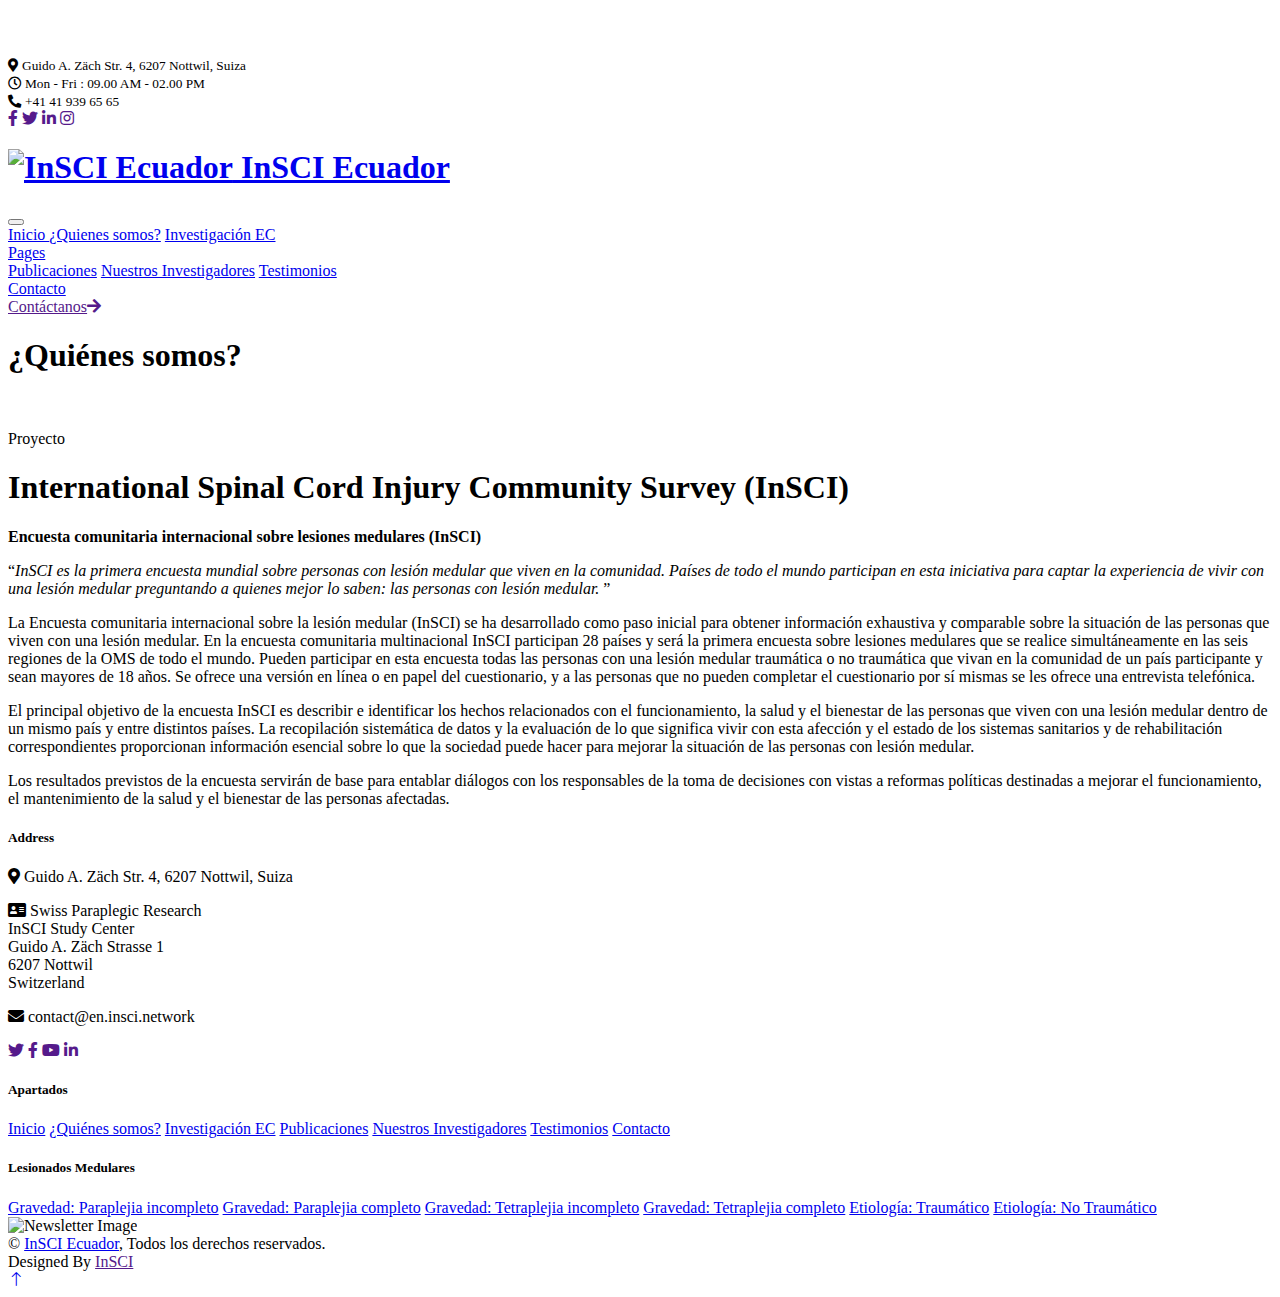
==== about.html @ ca7de491 "Comit2 (6 archivos)" ====
<!DOCTYPE html>
<html lang="en">

<head>
    <meta charset="utf-8">
    <title>Klinik - Clinic Website Template</title>
    <meta content="width=device-width, initial-scale=1.0" name="viewport">
    <meta content="" name="keywords">
    <meta content="" name="description">

    <!-- Favicon -->
    <link href="img/favicon.ico" rel="icon">

    <!-- Google Web Fonts -->
    <link rel="preconnect" href="https://fonts.googleapis.com">
    <link rel="preconnect" href="https://fonts.gstatic.com" crossorigin>
    <link href="https://fonts.googleapis.com/css2?family=Open+Sans:wght@400;500&family=Roboto:wght@500;700;900&display=swap" rel="stylesheet"> 

    <!-- Icon Font Stylesheet -->
    <link href="https://cdnjs.cloudflare.com/ajax/libs/font-awesome/5.10.0/css/all.min.css" rel="stylesheet">
    <link href="https://cdn.jsdelivr.net/npm/bootstrap-icons@1.4.1/font/bootstrap-icons.css" rel="stylesheet">

    <!-- Libraries Stylesheet -->
    <link href="lib/animate/animate.min.css" rel="stylesheet">
    <link href="lib/owlcarousel/assets/owl.carousel.min.css" rel="stylesheet">
    <link href="lib/tempusdominus/css/tempusdominus-bootstrap-4.min.css" rel="stylesheet" />

    <!-- Customized Bootstrap Stylesheet -->
    <link href="css/bootstrap.min.css" rel="stylesheet">

    <!-- Template Stylesheet -->
    <link href="css/style.css" rel="stylesheet">
</head>

<body>
    <!-- Spinner Start -->
    <div id="spinner" class="show bg-white position-fixed translate-middle w-100 vh-100 top-50 start-50 d-flex align-items-center justify-content-center">
        <div class="spinner-grow text-primary" style="width: 3rem; height: 3rem;" role="status">
            <span class="sr-only">Loading...</span>
        </div>
    </div>
    <!-- Spinner End -->


    <!-- Topbar Start -->
    <div class="container-fluid bg-light p-0 wow fadeIn" data-wow-delay="0.1s">
        <div class="row gx-0 d-none d-lg-flex">
            <div class="col-lg-7 px-5 text-start">
                <div class="h-100 d-inline-flex align-items-center py-3 me-4">
                    <small class="fa fa-map-marker-alt text-primary me-2"></small>
                    <small>Guido A. Zäch Str. 4, 6207 Nottwil, Suiza </small>
                </div>
                <div class="h-100 d-inline-flex align-items-center py-3">
                    <small class="far fa-clock text-primary me-2"></small>
                    <small>Mon - Fri : 09.00 AM - 02.00 PM</small>
                </div>
            </div>
            <div class="col-lg-5 px-5 text-end">
                <div class="h-100 d-inline-flex align-items-center py-3 me-4">
                    <small class="fa fa-phone-alt text-primary me-2"></small>
                    <small>+41 41 939 65 65</small>
                </div>
                <div class="h-100 d-inline-flex align-items-center">
                    <a class="btn btn-sm-square rounded-circle bg-white text-primary me-1" href=""><i
                            class="fab fa-facebook-f"></i></a>
                    <a class="btn btn-sm-square rounded-circle bg-white text-primary me-1" href=""><i
                            class="fab fa-twitter"></i></a>
                    <a class="btn btn-sm-square rounded-circle bg-white text-primary me-1" href=""><i
                            class="fab fa-linkedin-in"></i></a>
                    <a class="btn btn-sm-square rounded-circle bg-white text-primary me-0" href=""><i
                            class="fab fa-instagram"></i></a>
                </div>
            </div>
        </div>
    </div>
    <!-- Topbar End -->


    <!-- Navbar Start -->
    <nav class="navbar navbar-expand-lg bg-white navbar-light sticky-top p-0 wow fadeIn" data-wow-delay="0.1s">
        <a href="index.html" class="navbar-brand d-flex align-items-center px-4 px-lg-5">
            <h1 class="m-0 text-primary">
                <!--<i class="far fa-hospital me-3"></i>-->
                <img src="img/InSCI_Logo_3.png" alt="InSCI Ecuador" style="width: 60px; height: 60px;" class="me-3">
                InSCI Ecuador
            </h1>
        </a>
        <button type="button" class="navbar-toggler me-4" data-bs-toggle="collapse" data-bs-target="#navbarCollapse">
            <span class="navbar-toggler-icon"></span>
        </button>
        <div class="collapse navbar-collapse" id="navbarCollapse">
            <div class="navbar-nav ms-auto p-4 p-lg-0">
                <a href="index.html" class="nav-item nav-link"> Inicio </a>
                <a href="about.html" class="nav-item nav-link active">¿Quienes somos?</a>
                <a href="service.html" class="nav-item nav-link">Investigación EC</a>
                <div class="nav-item dropdown">
                    <a href="#" class="nav-link dropdown-toggle" data-bs-toggle="dropdown">Pages</a>
                    <div class="dropdown-menu rounded-0 rounded-bottom m-0">
                        <a href="feature.html" class="dropdown-item">Publicaciones</a>
                        <a href="team.html" class="dropdown-item">Nuestros Investigadores</a>
                        <a href="testimonial.html" class="dropdown-item">Testimonios</a>
                    </div>
                </div>
                <a href="contact.html" class="nav-item nav-link">Contacto</a>
            </div>
            <a href="" class="btn btn-primary rounded-0 py-4 px-lg-5 d-none d-lg-block">Contáctanos<i class="fa fa-arrow-right ms-3"></i></a>
        </div>
    </nav>
    <!-- Navbar End -->



    <!-- Page Header Start -->
    <div class="container-fluid page-header py-5 mb-5 wow fadeIn" data-wow-delay="0.1s">
        <div class="container py-5" >
            <h1 class="display-3 text-black mb-3 animated slideInDown" > <!-- style="background-color: rgba(243, 147, 82, 0.3); display: inline-block;" -->
                ¿Quiénes somos?
            </h1>
        </div>
    </div>
    <!-- Page Header End -->


    <!-- About Start -->
    <div class="container-xxl py-5">
        <div class="container">
            <div class="row g-5">
                <div class="col-lg-6 wow fadeIn" data-wow-delay="0.1s">
                    <div class="d-flex flex-column">
                        <img class="img-fluid rounded w-90 align-self-end" src="img/paises.jpg" alt="">
                        <img class="img-fluid rounded w-50 bg-white pt-2 pe-2" src="img/paises2.png" alt="" style="margin-top: 0%;">
                        <img class="img-fluid rounded w-50 align-self-end" src="img/paises3.png" alt="" style="margin-top: -25%;">
                    </div>
                </div>
                <div class="col-lg-6 wow fadeIn" data-wow-delay="0.5s">
                    <p class="d-inline-block border rounded-pill py-1 px-4">Proyecto</p>
                    <h1 class="mb-4">International Spinal Cord Injury Community Survey (InSCI)</h1>
                    <p>
                        <b>Encuesta comunitaria internacional sobre lesiones medulares (InSCI)</b>
                    </p>
                    <p class="mb-4">
                        <q><i>InSCI es la primera encuesta mundial sobre personas con lesión medular que viven en la comunidad. Países de todo el
                            mundo participan en esta iniciativa para captar la experiencia de vivir con una lesión medular preguntando a quienes
                            mejor lo saben: las personas con lesión medular.</i>  </q>
                    </p>
                    <p class="mb-4">
                        La Encuesta comunitaria internacional sobre la lesión medular (InSCI) se ha desarrollado como paso inicial para obtener
                        información exhaustiva y comparable sobre la situación de las personas que viven con una lesión medular. En la encuesta
                        comunitaria multinacional InSCI participan 28 países y será la primera encuesta sobre lesiones medulares que se realice
                        simultáneamente en las seis regiones de la OMS de todo el mundo. Pueden participar en esta encuesta todas las personas
                        con una lesión medular traumática o no traumática que vivan en la comunidad de un país participante y sean mayores de 18
                        años. Se ofrece una versión en línea o en papel del cuestionario, y a las personas que no pueden completar el
                        cuestionario por sí mismas se les ofrece una entrevista telefónica.
                    </p>
                    <p class="mb-4">
                        El principal objetivo de la encuesta InSCI es describir e identificar los hechos relacionados con el funcionamiento, la
                        salud y el bienestar de las personas que viven con una lesión medular dentro de un mismo país y entre distintos países.
                        La recopilación sistemática de datos y la evaluación de lo que significa vivir con esta afección y el estado de los
                        sistemas sanitarios y de rehabilitación correspondientes proporcionan información esencial sobre lo que la sociedad
                        puede hacer para mejorar la situación de las personas con lesión medular.
                    </p>
                    <p class="mb-4">
                        Los resultados previstos de la encuesta servirán de base para entablar diálogos con los responsables de la toma de
                        decisiones con vistas a reformas políticas destinadas a mejorar el funcionamiento, el mantenimiento de la salud y el
                        bienestar de las personas afectadas.
                    </p>
                </div>
            </div>
        </div>
    </div>
    <!-- About End -->


    <!-- Feature Start -->
    <!--
    <div class="container-fluid bg-primary overflow-hidden my-5 px-lg-0">
        <div class="container feature px-lg-0">
            <div class="row g-0 mx-lg-0">
                <div class="col-lg-6 feature-text py-5 wow fadeIn" data-wow-delay="0.1s">
                    <div class="p-lg-5 ps-lg-0">
                        <p class="d-inline-block border rounded-pill text-light py-1 px-4">Features</p>
                        <h1 class="text-white mb-4">Why Choose Us</h1>
                        <p class="text-white mb-4 pb-2">Tempor erat elitr rebum at clita. Diam dolor diam ipsum sit. Aliqu diam amet diam et eos. Clita erat ipsum et lorem et sit, sed stet lorem sit clita duo justo erat amet</p>
                        <div class="row g-4">
                            <div class="col-6">
                                <div class="d-flex align-items-center">
                                    <div class="d-flex flex-shrink-0 align-items-center justify-content-center rounded-circle bg-light" style="width: 55px; height: 55px;">
                                        <i class="fa fa-user-md text-primary"></i>
                                    </div>
                                    <div class="ms-4">
                                        <p class="text-white mb-2">Experience</p>
                                        <h5 class="text-white mb-0">Doctors</h5>
                                    </div>
                                </div>
                            </div>
                            <div class="col-6">
                                <div class="d-flex align-items-center">
                                    <div class="d-flex flex-shrink-0 align-items-center justify-content-center rounded-circle bg-light" style="width: 55px; height: 55px;">
                                        <i class="fa fa-check text-primary"></i>
                                    </div>
                                    <div class="ms-4">
                                        <p class="text-white mb-2">Quality</p>
                                        <h5 class="text-white mb-0">Services</h5>
                                    </div>
                                </div>
                            </div>
                            <div class="col-6">
                                <div class="d-flex align-items-center">
                                    <div class="d-flex flex-shrink-0 align-items-center justify-content-center rounded-circle bg-light" style="width: 55px; height: 55px;">
                                        <i class="fa fa-comment-medical text-primary"></i>
                                    </div>
                                    <div class="ms-4">
                                        <p class="text-white mb-2">Positive</p>
                                        <h5 class="text-white mb-0">Consultation</h5>
                                    </div>
                                </div>
                            </div>
                            <div class="col-6">
                                <div class="d-flex align-items-center">
                                    <div class="d-flex flex-shrink-0 align-items-center justify-content-center rounded-circle bg-light" style="width: 55px; height: 55px;">
                                        <i class="fa fa-headphones text-primary"></i>
                                    </div>
                                    <div class="ms-4">
                                        <p class="text-white mb-2">24 Hours</p>
                                        <h5 class="text-white mb-0">Support</h5>
                                    </div>
                                </div>
                            </div>
                        </div>
                    </div>
                </div>
                <div class="col-lg-6 pe-lg-0 wow fadeIn" data-wow-delay="0.5s" style="min-height: 400px;">
                    <div class="position-relative h-100">
                        <img class="position-absolute img-fluid w-100 h-100" src="img/feature.jpg" style="object-fit: cover;" alt="">
                    </div>
                </div>
            </div>
        </div>
    </div>
    -->
    <!-- Feature End -->


    <!-- Team Start -->
    <!--
    <div class="container-xxl py-5">
        <div class="container">
            <div class="text-center mx-auto mb-5 wow fadeInUp" data-wow-delay="0.1s" style="max-width: 600px;">
                <p class="d-inline-block border rounded-pill py-1 px-4">Doctors</p>
                <h1>Our Experience Doctors</h1>
            </div>
            <div class="row g-4">
                <div class="col-lg-3 col-md-6 wow fadeInUp" data-wow-delay="0.1s">
                    <div class="team-item position-relative rounded overflow-hidden">
                        <div class="overflow-hidden">
                            <img class="img-fluid" src="img/team-1.jpg" alt="">
                        </div>
                        <div class="team-text bg-light text-center p-4">
                            <h5>Doctor Name</h5>
                            <p class="text-primary">Department</p>
                            <div class="team-social text-center">
                                <a class="btn btn-square" href=""><i class="fab fa-facebook-f"></i></a>
                                <a class="btn btn-square" href=""><i class="fab fa-twitter"></i></a>
                                <a class="btn btn-square" href=""><i class="fab fa-instagram"></i></a>
                            </div>
                        </div>
                    </div>
                </div>
                <div class="col-lg-3 col-md-6 wow fadeInUp" data-wow-delay="0.3s">
                    <div class="team-item position-relative rounded overflow-hidden">
                        <div class="overflow-hidden">
                            <img class="img-fluid" src="img/team-2.jpg" alt="">
                        </div>
                        <div class="team-text bg-light text-center p-4">
                            <h5>Doctor Name</h5>
                            <p class="text-primary">Department</p>
                            <div class="team-social text-center">
                                <a class="btn btn-square" href=""><i class="fab fa-facebook-f"></i></a>
                                <a class="btn btn-square" href=""><i class="fab fa-twitter"></i></a>
                                <a class="btn btn-square" href=""><i class="fab fa-instagram"></i></a>
                            </div>
                        </div>
                    </div>
                </div>
                <div class="col-lg-3 col-md-6 wow fadeInUp" data-wow-delay="0.5s">
                    <div class="team-item position-relative rounded overflow-hidden">
                        <div class="overflow-hidden">
                            <img class="img-fluid" src="img/team-3.jpg" alt="">
                        </div>
                        <div class="team-text bg-light text-center p-4">
                            <h5>Doctor Name</h5>
                            <p class="text-primary">Department</p>
                            <div class="team-social text-center">
                                <a class="btn btn-square" href=""><i class="fab fa-facebook-f"></i></a>
                                <a class="btn btn-square" href=""><i class="fab fa-twitter"></i></a>
                                <a class="btn btn-square" href=""><i class="fab fa-instagram"></i></a>
                            </div>
                        </div>
                    </div>
                </div>
                <div class="col-lg-3 col-md-6 wow fadeInUp" data-wow-delay="0.7s">
                    <div class="team-item position-relative rounded overflow-hidden">
                        <div class="overflow-hidden">
                            <img class="img-fluid" src="img/team-4.jpg" alt="">
                        </div>
                        <div class="team-text bg-light text-center p-4">
                            <h5>Doctor Name</h5>
                            <p class="text-primary">Department</p>
                            <div class="team-social text-center">
                                <a class="btn btn-square" href=""><i class="fab fa-facebook-f"></i></a>
                                <a class="btn btn-square" href=""><i class="fab fa-twitter"></i></a>
                                <a class="btn btn-square" href=""><i class="fab fa-instagram"></i></a>
                            </div>
                        </div>
                    </div>
                </div>
            </div>
        </div>
    </div>
    -->
    <!-- Team End -->
        

    <!-- Footer Start -->
    <div class="container-fluid bg-dark text-light footer mt-5 pt-5 wow fadeIn" data-wow-delay="0.1s">
        <div class="container py-5">
            <div class="row g-5">
                <div class="col-lg-3 col-md-6">
                    <h5 class="text-light mb-4">Address</h5>
                    <p class="mb-2">
                        <i class="fa fa-map-marker-alt me-3"></i>
                        Guido A. Zäch Str. 4, 6207 Nottwil, Suiza
                    </p>
                    <p class="mb-2">
                        <i class="fa fa-address-card me-3"></i>
                        Swiss Paraplegic Research <br>
                                InSCI Study Center<br>
                                Guido A. Zäch Strasse 1<br>
                                6207 Nottwil<br>
                                Switzerland<br>
                    </p>
                    <p class="mb-2">
                        <i class="fa fa-envelope me-3"></i>
                        contact@en.insci.network
                    </p>
                    <div class="d-flex pt-2">
                        <a class="btn btn-outline-light btn-social rounded-circle" href=""><i
                                class="fab fa-twitter"></i></a>
                        <a class="btn btn-outline-light btn-social rounded-circle" href=""><i
                                class="fab fa-facebook-f"></i></a>
                        <a class="btn btn-outline-light btn-social rounded-circle" href=""><i
                                class="fab fa-youtube"></i></a>
                        <a class="btn btn-outline-light btn-social rounded-circle" href=""><i
                                class="fab fa-linkedin-in"></i></a>
                    </div>
                </div>
                <div class="col-lg-3 col-md-6">
                    <h5 class="text-light mb-4">Apartados</h5>
                    <a class="btn btn-link" href="index.html">Inicio</a>
                    <a class="btn btn-link" href="about.html">¿Quiénes somos?</a>
                    <a class="btn btn-link" href="service.html">Investigación EC</a>
                    <a class="btn btn-link" href="feature.html">Publicaciones</a>
                    <a class="btn btn-link" href="team.html">Nuestros Investigadores</a>
                    <a class="btn btn-link" href="testimonial.html">Testimonios</a>
                    <a class="btn btn-link" href="contact.html">Contacto</a>
                </div>
                <div class="col-lg-3 col-md-6">
                    <h5 class="text-light mb-4">Lesionados Medulares</h5>
                    <a class="btn btn-link" href="https://www.who.int/es/news-room/fact-sheets/detail/spinal-cord-injury">Gravedad: Paraplejia incompleto</a>
                    <a class="btn btn-link" href="https://www.who.int/es/news-room/fact-sheets/detail/spinal-cord-injury">Gravedad: Paraplejia completo</a>
                    <a class="btn btn-link" href="https://www.who.int/es/news-room/fact-sheets/detail/spinal-cord-injury">Gravedad: Tetraplejia incompleto</a>
                    <a class="btn btn-link" href="https://www.who.int/es/news-room/fact-sheets/detail/spinal-cord-injury">Gravedad: Tetraplejia completo</a>
                    <a class="btn btn-link" href="https://www.who.int/es/news-room/fact-sheets/detail/spinal-cord-injury">Etiología: Traumático</a>
                    <a class="btn btn-link" href="https://www.who.int/es/news-room/fact-sheets/detail/spinal-cord-injury">Etiología: No Traumático</a>
                </div>
                <div class="col-lg-3 col-md-6">
                    <div class="position-relative mx-auto" style="max-width: auto">
                        <img src="../img/piedepagina1.png" alt="Newsletter Image" class="img-fluid" style="width: 100%;">
                    </div>
                </div>
            </div>
        </div>
        <div class="container">
            <div class="copyright">
                <div class="row">
                    <div class="col-md-6 text-center text-md-start mb-3 mb-md-0">
                        &copy; <a class="border-bottom" href="#">InSCI Ecuador</a>, 
                        Todos los derechos reservados.
                    </div>
                    <div class="col-md-6 text-center text-md-end">
                        <!--/*** This template is free as long as you keep the footer author’s credit link/attribution link/backlink. If you'd like to use the template without the footer author’s credit link/attribution link/backlink, you can purchase the Credit Removal License from "https://htmlcodex.com/credit-removal". Thank you for your support. ***/-->
                        Designed By
                        <a class="border-bottom" href="">InSCI</a>
                    </div>
                </div>
            </div>
        </div>
    </div>
    <!-- Footer End -->


    <!-- Back to Top -->
    <a href="#" class="btn btn-lg btn-primary btn-lg-square rounded-circle back-to-top"><i class="bi bi-arrow-up"></i></a>


    <!-- JavaScript Libraries -->
    <script src="https://code.jquery.com/jquery-3.4.1.min.js"></script>
    <script src="https://cdn.jsdelivr.net/npm/bootstrap@5.0.0/dist/js/bootstrap.bundle.min.js"></script>
    <script src="lib/wow/wow.min.js"></script>
    <script src="lib/easing/easing.min.js"></script>
    <script src="lib/waypoints/waypoints.min.js"></script>
    <script src="lib/counterup/counterup.min.js"></script>
    <script src="lib/owlcarousel/owl.carousel.min.js"></script>
    <script src="lib/tempusdominus/js/moment.min.js"></script>
    <script src="lib/tempusdominus/js/moment-timezone.min.js"></script>
    <script src="lib/tempusdominus/js/tempusdominus-bootstrap-4.min.js"></script>

    <!-- Template Javascript -->
    <script src="js/main.js"></script>
</body>

</html>
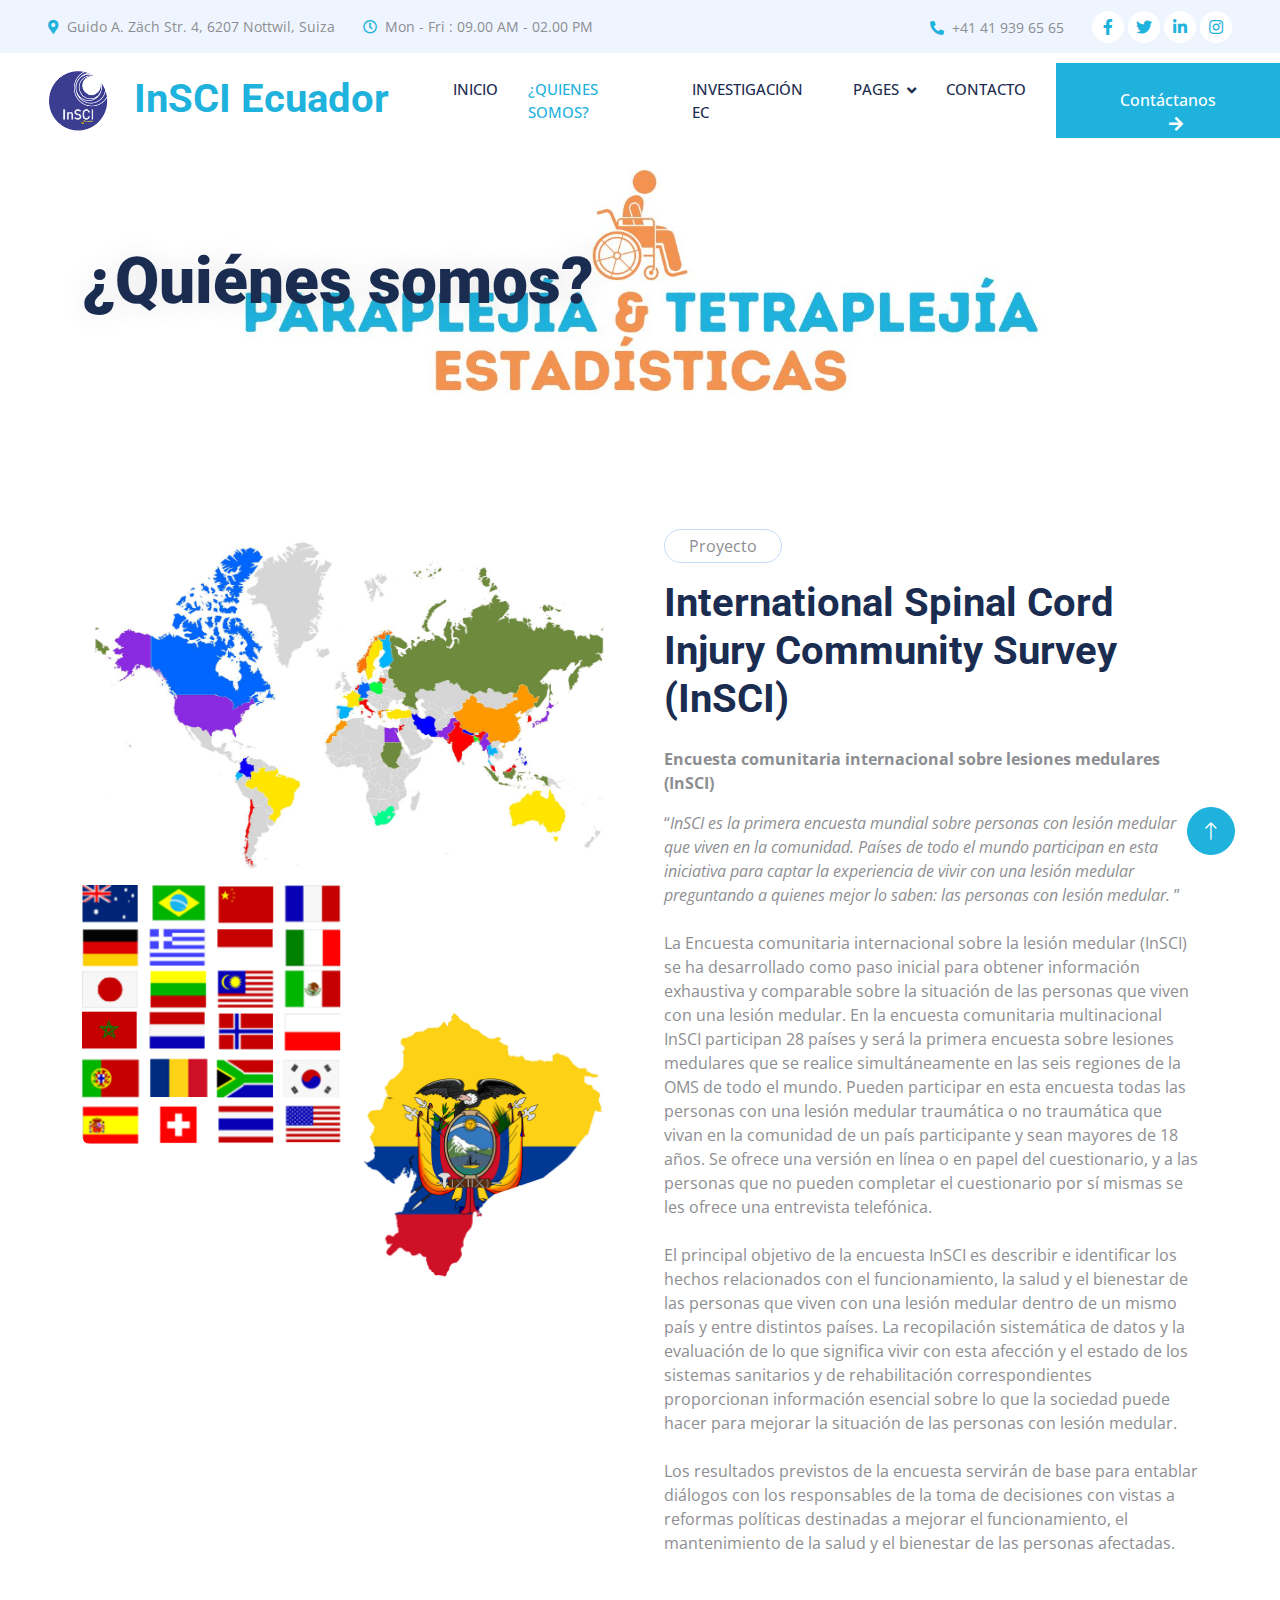
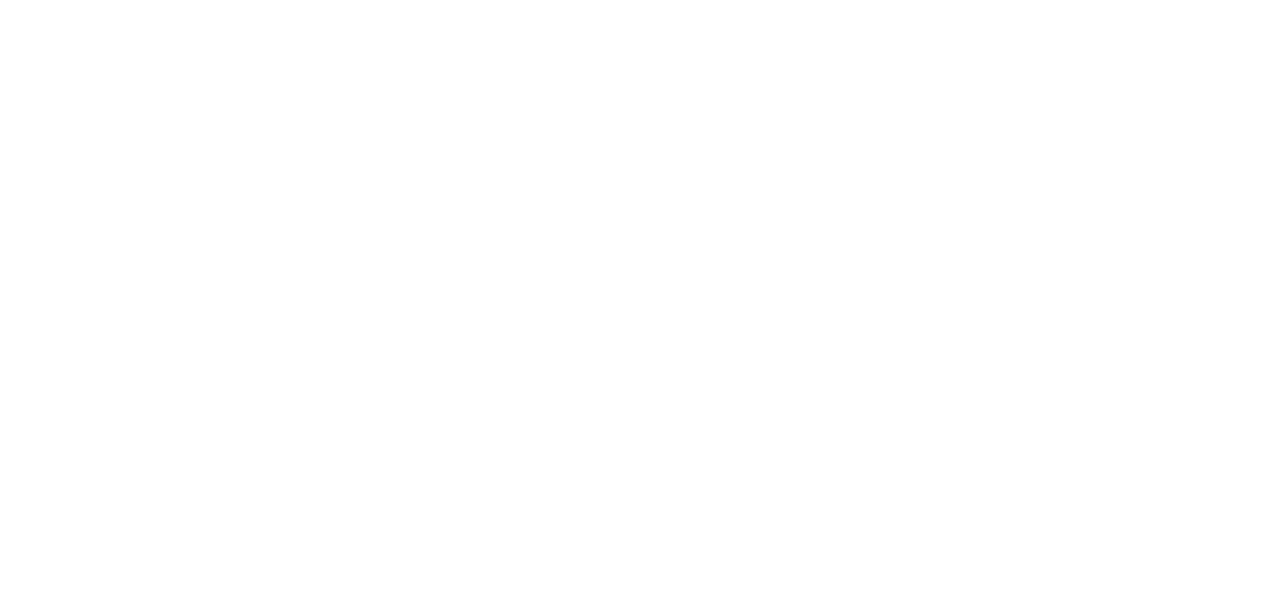
==== commit da60f3d0: "imagen de pie de página" ====
--- a/about.html
+++ b/about.html
@@ -375,7 +375,7 @@
                 </div>
                 <div class="col-lg-3 col-md-6">
                     <div class="position-relative mx-auto" style="max-width: auto">
-                        <img src="../img/piedepagina1.png" alt="Newsletter Image" class="img-fluid" style="width: 100%;">
+                        <img src="img/piedepagina1.png" alt="Newsletter Image" class="img-fluid" style="width: 100%;">
                     </div>
                 </div>
             </div>
--- a/css/style.css
+++ b/css/style.css
@@ -0,0 +1,519 @@
+/********** Template CSS **********/
+:root {
+    --primary: #1eb2dc; /*** #0463FA, 3b3d91, 1eb2dc ***/
+    --light: #EFF5FF;
+    --dark: #1B2C51;
+}
+
+.fw-medium {
+    font-weight: 500 !important;
+}
+
+.fw-bold {
+    font-weight: 700 !important;
+}
+
+.fw-black {
+    font-weight: 900 !important;
+}
+
+.back-to-top {
+    position: fixed;
+    display: none;
+    right: 45px;
+    bottom: 45px;
+    z-index: 99;
+}
+
+
+/*** Spinner ***/
+#spinner {
+    opacity: 0;
+    visibility: hidden;
+    transition: opacity .5s ease-out, visibility 0s linear .5s;
+    z-index: 99999;
+}
+
+#spinner.show {
+    transition: opacity .5s ease-out, visibility 0s linear 0s;
+    visibility: visible;
+    opacity: 1;
+}
+
+
+/*** Button ***/
+.btn {
+    font-weight: 500;
+    transition: .5s;
+}
+
+.btn.btn-primary,
+.btn.btn-secondary {
+    color: #FFFFFF;
+}
+
+.btn-square {
+    width: 38px;
+    height: 38px;
+}
+
+.btn-sm-square {
+    width: 32px;
+    height: 32px;
+}
+
+.btn-lg-square {
+    width: 48px;
+    height: 48px;
+}
+
+.btn-square,
+.btn-sm-square,
+.btn-lg-square {
+    padding: 0;
+    display: flex;
+    align-items: center;
+    justify-content: center;
+    font-weight: normal;
+}
+
+
+/*** Navbar ***/
+.navbar .dropdown-toggle::after {
+    border: none;
+    content: "\f107";
+    font-family: "Font Awesome 5 Free";
+    font-weight: 900;
+    vertical-align: middle;
+    margin-left: 8px;
+}
+
+.navbar .navbar-nav .nav-link {
+    margin-right: 30px;
+    padding: 25px 0;
+    color: #FFFFFF;
+    font-size: 15px;
+    font-weight: 500;
+    text-transform: uppercase;
+    outline: none;
+}
+
+.navbar .navbar-nav .nav-link:hover,
+.navbar .navbar-nav .nav-link.active {
+    color: var(--primary);
+}
+
+@media (max-width: 991.98px) {
+    .navbar .navbar-nav .nav-link  {
+        margin-right: 0;
+        padding: 10px 0;
+    }
+
+    .navbar .navbar-nav {
+        border-top: 1px solid #EEEEEE;
+    }
+}
+
+.navbar .navbar-brand,
+.navbar a.btn {
+    height: 75px;
+}
+
+.navbar .navbar-nav .nav-link {
+    color: var(--dark);
+    font-weight: 500;
+}
+
+.navbar.sticky-top {
+    top: -100px;
+    transition: .5s;
+}
+
+@media (min-width: 992px) {
+    .navbar .nav-item .dropdown-menu {
+        display: block;
+        border: none;
+        margin-top: 0;
+        top: 150%;
+        opacity: 0;
+        visibility: hidden;
+        transition: .5s;
+    }
+
+    .navbar .nav-item:hover .dropdown-menu {
+        top: 100%;
+        visibility: visible;
+        transition: .5s;
+        opacity: 1;
+    }
+}
+
+
+/*** Header ***/
+.header-carousel .owl-carousel-text {
+    position: absolute;
+    width: 100%;
+    height: 100%;
+    padding: 3rem;
+    top: 0;
+    left: 0;
+    display: flex;
+    align-items: center;
+    justify-content: center;
+    text-shadow: 0 0 30px rgba(0, 0, 0, .1);
+}
+
+.header-carousel .owl-nav {
+    position: absolute;
+    width: 200px;
+    height: 45px;
+    bottom: 30px;
+    left: 50%;
+    transform: translateX(-50%);
+    display: flex;
+    justify-content: space-between;
+}
+
+.header-carousel .owl-nav .owl-prev,
+.header-carousel .owl-nav .owl-next {
+    width: 45px;
+    height: 45px;
+    display: flex;
+    align-items: center;
+    justify-content: center;
+    color: #f39352;
+    background: transparent;
+    border: 1px solid #f39352;
+    border-radius: 45px;
+    font-size: 22px;
+    transition: .5s;
+}
+
+.header-carousel .owl-nav .owl-prev:hover,
+.header-carousel .owl-nav .owl-next:hover {
+    background: var(--primary);
+    border-color: var(--primary);
+}
+
+.header-carousel .owl-dots {
+    position: absolute;
+    height: 45px;
+    bottom: 30px;
+    left: 50%;
+    transform: translateX(-50%);
+    display: flex;
+    align-items: center;
+    justify-content: center;
+}
+
+.header-carousel .owl-dot {
+    position: relative;
+    display: inline-block;
+    margin: 0 5px;
+    width: 15px;
+    height: 15px;
+    background: transparent;
+    border: 1px solid #f39352;
+    border-radius: 15px;
+    transition: .5s;
+}
+
+.header-carousel .owl-dot::after {
+    position: absolute;
+    content: "";
+    width: 5px;
+    height: 5px;
+    top: 4px;
+    left: 4px;
+    background: #f39352;
+    border-radius: 5px;
+}
+
+.header-carousel .owl-dot.active {
+    background: var(--primary);
+    border-color: var(--primary);
+}
+
+.page-header {
+    background: url(../img/header-page.jpg) top center no-repeat;
+    background-size: cover;
+    text-shadow: 0 0 30px rgba(0, 0, 0, .1);
+}
+
+.breadcrumb-item + .breadcrumb-item::before {
+    color: var(--light);
+}
+
+
+/*** Service ***/
+.service-item {
+    transition: .5s;
+}
+
+.service-item:hover {
+    margin-top: -10px;
+    box-shadow: 0 .5rem 1.5rem rgba(0, 0, 0, .08);
+}
+
+.service-item .btn {
+    width: 40px;
+    height: 40px;
+    display: inline-flex;
+    align-items: center;
+    background: #FFFFFF;
+    border-radius: 40px;
+    white-space: nowrap;
+    overflow: hidden;
+    transition: .5s;
+}
+
+.service-item:hover .btn {
+    width: 140px;
+}
+
+
+/*** Feature ***/
+@media (min-width: 992px) {
+    .container.feature {
+        max-width: 100% !important;
+    }
+
+    .feature-text  {
+        padding-left: calc(((100% - 960px) / 2) + .75rem);
+    }
+}
+
+@media (min-width: 1200px) {
+    .feature-text  {
+        padding-left: calc(((100% - 1140px) / 2) + .75rem);
+    }
+}
+
+@media (min-width: 1400px) {
+    .feature-text  {
+        padding-left: calc(((100% - 1320px) / 2) + .75rem);
+    }
+}
+
+
+/*** Team ***/
+.team-item img {
+    position: relative;
+    top: 0;
+    transition: .5s;
+}
+
+.team-item:hover img {
+    top: -30px;
+}
+
+.team-item .team-text {
+    position: relative;
+    height: 230px;
+    transition: .5s;
+}
+
+.team-item:hover .team-text {
+    margin-top: -60px;
+    height: 300px;
+}
+
+.team-item .team-text .team-social {
+    opacity: 0;
+    transition: .5s;
+}
+
+.team-item:hover .team-text .team-social {
+    opacity: 1;
+}
+
+.team-item .team-social .btn {
+    display: inline-flex;
+    color: var(--primary);
+    background: #FFFFFF;
+    border-radius: 40px;
+}
+
+.team-item .team-social .btn:hover {
+    color: #FFFFFF;
+    background: var(--primary);
+}
+
+
+/*** Appointment ***/
+.bootstrap-datetimepicker-widget.bottom {
+    top: auto !important;
+}
+
+.bootstrap-datetimepicker-widget .table * {
+    border-bottom-width: 0px;
+}
+
+.bootstrap-datetimepicker-widget .table th {
+    font-weight: 500;
+}
+
+.bootstrap-datetimepicker-widget.dropdown-menu {
+    padding: 10px;
+    border-radius: 2px;
+}
+
+.bootstrap-datetimepicker-widget table td.active,
+.bootstrap-datetimepicker-widget table td.active:hover {
+    background: var(--primary);
+}
+
+.bootstrap-datetimepicker-widget table td.today::before {
+    border-bottom-color: var(--primary);
+}
+
+
+/*** Testimonial ***/
+.testimonial-carousel::before {
+    position: absolute;
+    content: "";
+    top: 0;
+    left: 0;
+    height: 100%;
+    width: 0;
+    background: linear-gradient(to right, rgba(255, 255, 255, 1) 0%, rgba(255, 255, 255, 0) 100%);
+    z-index: 1;
+}
+
+.testimonial-carousel::after {
+    position: absolute;
+    content: "";
+    top: 0;
+    right: 0;
+    height: 100%;
+    width: 0;
+    background: linear-gradient(to left, rgba(255, 255, 255, 1) 0%, rgba(255, 255, 255, 0) 100%);
+    z-index: 1;
+}
+
+@media (min-width: 768px) {
+    .testimonial-carousel::before,
+    .testimonial-carousel::after {
+        width: 200px;
+    }
+}
+
+@media (min-width: 992px) {
+    .testimonial-carousel::before,
+    .testimonial-carousel::after {
+        width: 300px;
+    }
+}
+
+.testimonial-carousel .owl-item .testimonial-text {
+    background: var(--light);
+    transform: scale(.8);
+    transition: .5s;
+}
+
+.testimonial-carousel .owl-item.center .testimonial-text {
+    background: var(--primary);
+    transform: scale(1);
+}
+
+.testimonial-carousel .owl-item .testimonial-text *,
+.testimonial-carousel .owl-item .testimonial-item img {
+    transition: .5s;
+}
+
+.testimonial-carousel .owl-item.center .testimonial-text * {
+    color: var(--light) !important;
+}
+
+.testimonial-carousel .owl-item.center .testimonial-item img {
+    background: var(--primary) !important;
+} 
+
+.testimonial-carousel .owl-nav {
+    position: absolute;
+    width: 350px;
+    top: 15px;
+    left: 50%;
+    transform: translateX(-50%);
+    display: flex;
+    justify-content: space-between;
+    opacity: 0;
+    transition: .5s;
+    z-index: 1;
+}
+
+.testimonial-carousel:hover .owl-nav {
+    width: 300px;
+    opacity: 1;
+}
+
+.testimonial-carousel .owl-nav .owl-prev,
+.testimonial-carousel .owl-nav .owl-next {
+    position: relative;
+    color: var(--primary);
+    font-size: 45px;
+    transition: .5s;
+}
+
+.testimonial-carousel .owl-nav .owl-prev:hover,
+.testimonial-carousel .owl-nav .owl-next:hover {
+    color: var(--dark);
+}
+
+
+/*** Footer ***/
+.footer .btn.btn-social {
+    margin-right: 5px;
+    width: 35px;
+    height: 35px;
+    display: flex;
+    align-items: center;
+    justify-content: center;
+    color: var(--light);
+    border: 1px solid #FFFFFF;
+    transition: .3s;
+}
+
+.footer .btn.btn-social:hover {
+    color: var(--primary);
+}
+
+.footer .btn.btn-link {
+    display: block;
+    margin-bottom: 5px;
+    padding: 0;
+    text-align: left;
+    color: #FFFFFF;
+    font-size: 15px;
+    font-weight: normal;
+    text-transform: capitalize;
+    transition: .3s;
+}
+
+.footer .btn.btn-link::before {
+    position: relative;
+    content: "\f105";
+    font-family: "Font Awesome 5 Free";
+    font-weight: 900;
+    margin-right: 10px;
+}
+
+.footer .btn.btn-link:hover {
+    color: var(--primary);
+    letter-spacing: 1px;
+    box-shadow: none;
+}
+
+.footer .copyright {
+    padding: 25px 0;
+    font-size: 15px;
+    border-top: 1px solid rgba(256, 256, 256, .1);
+}
+
+.footer .copyright a {
+    color: var(--light);
+}
+
+.footer .copyright a:hover {
+    color: var(--primary);
+}